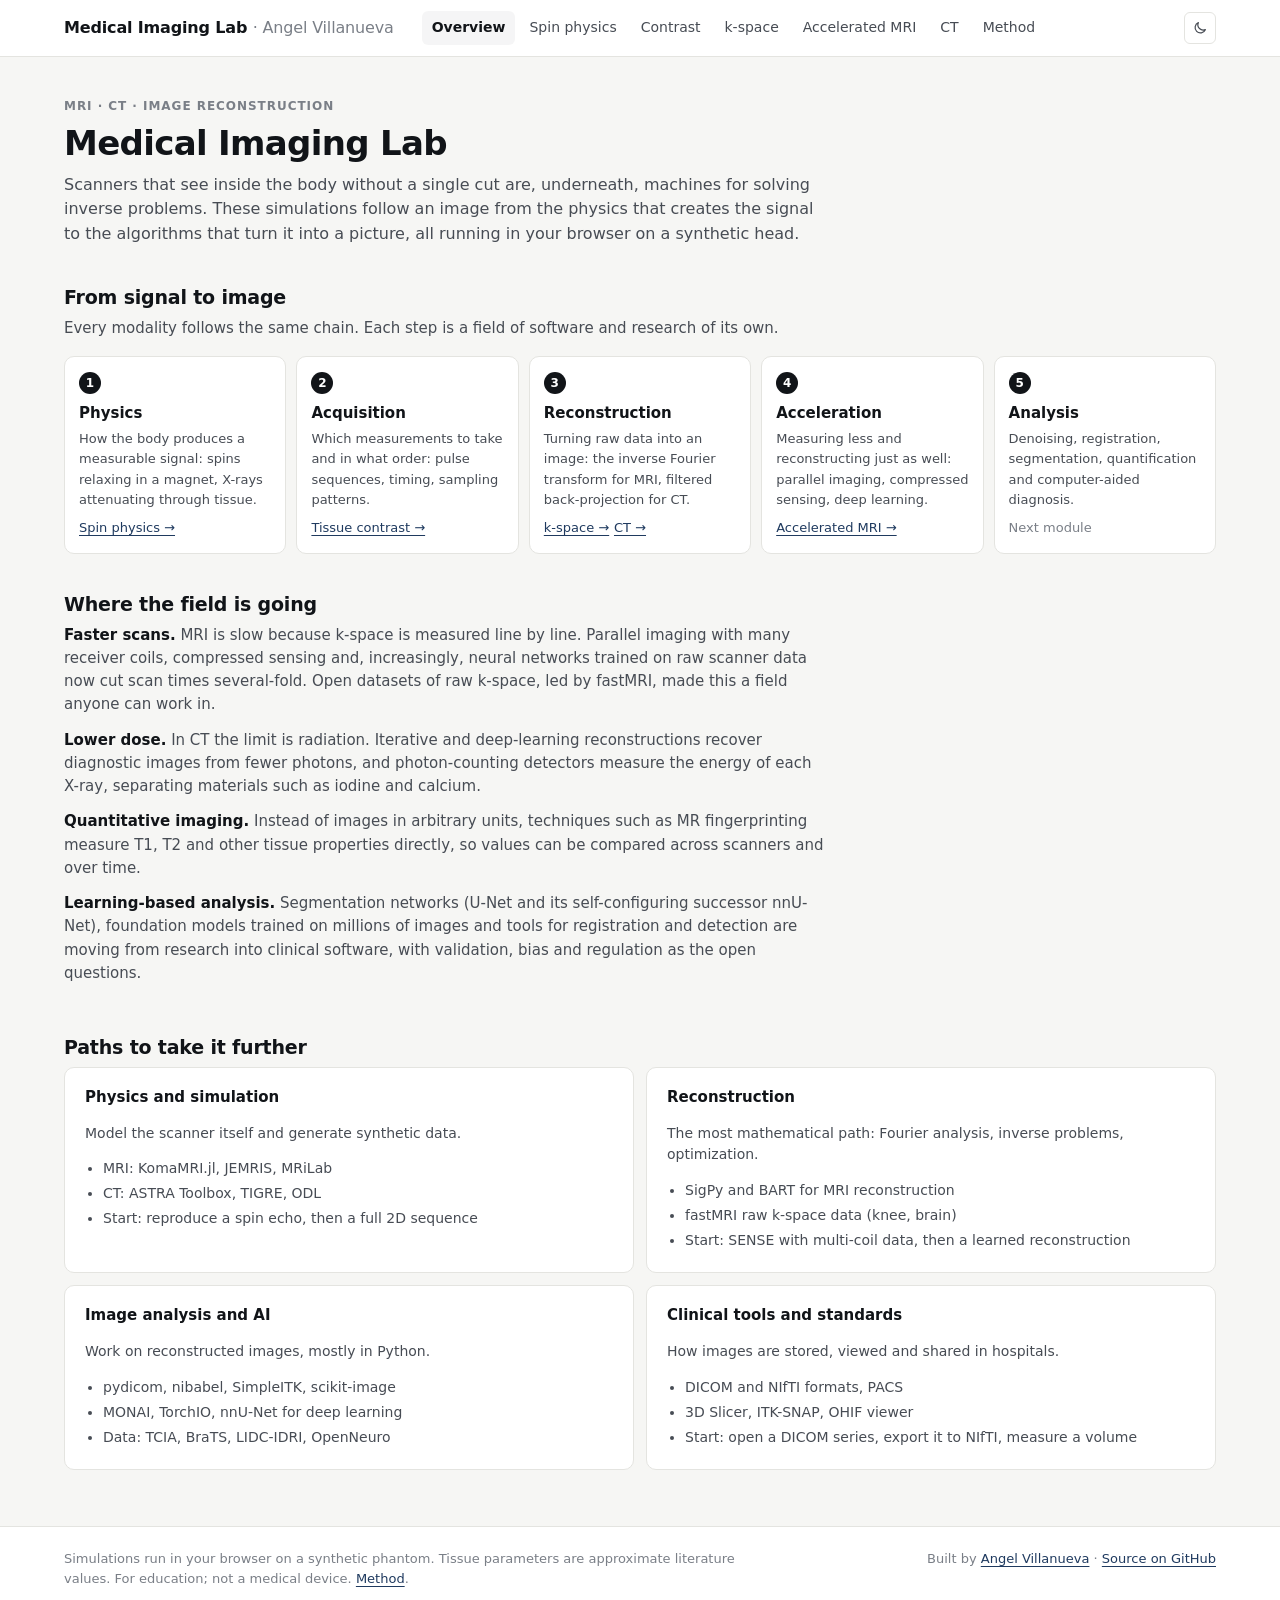
==== index.html @ af05a772 "Add the overview with a guide to the field, and the method page Co-Authored-By: Claude Opus 5.5 <nor" ====
<!doctype html>
<html lang="en" data-root=".">
<head>
  <meta charset="utf-8">
  <meta name="viewport" content="width=device-width, initial-scale=1">
  <title>Medical Imaging Lab</title>
  <meta name="description" content="Interactive simulations of how MRI and CT images are made: spin physics, tissue contrast, k-space, compressed sensing and CT reconstruction, with a guide to the software of medical imaging.">
  <link rel="icon" href="data:image/svg+xml,%3Csvg xmlns='http://www.w3.org/2000/svg' viewBox='0 0 64 64'%3E%3Crect width='64' height='64' rx='12' fill='%231f3a5f'/%3E%3Ccircle cx='32' cy='32' r='15' fill='none' stroke='white' stroke-width='4'/%3E%3Cpath d='M32 12v40M12 32h40' stroke='white' stroke-width='3'/%3E%3C/svg%3E">
  <link rel="stylesheet" href="assets/theme.css">
  <style>
    .pipeline { display: grid; grid-template-columns: repeat(5, minmax(0, 1fr)); gap: 10px; counter-reset: step; }
    .pipeline > div { background: var(--surface); border: 1px solid var(--line); border-radius: 10px; padding: 14px; position: relative; }
    .pipeline > div::before { counter-increment: step; content: counter(step); display: inline-grid; place-items: center; width: 22px; height: 22px; border-radius: 50%; background: var(--ink); color: var(--surface); font-size: 12px; font-weight: 600; margin-bottom: 8px; }
    .pipeline strong { display: block; margin-bottom: 4px; }
    .pipeline span { font-size: 13px; color: var(--ink-2); display: block; }
    .pipeline a { font-size: 13px; display: inline-block; margin-top: 8px; }
    @media (max-width: 900px) { .pipeline { grid-template-columns: 1fr 1fr; } }
    @media (max-width: 520px) { .pipeline { grid-template-columns: 1fr; } }
    .paths { display: grid; grid-template-columns: repeat(2, minmax(0, 1fr)); gap: 12px; }
    @media (max-width: 760px) { .paths { grid-template-columns: 1fr; } }
    .paths .card { margin: 0; }
    .paths .card + .card { margin: 0; }
    .paths h3 { text-transform: none; letter-spacing: 0; font-size: 15px; color: var(--ink); margin: 0 0 6px; }
    .paths p, .paths li { font-size: 14px; color: var(--ink-2); }
    .paths ul { margin: 6px 0 0; padding-left: 18px; }
    .paths li { margin: 3px 0; }
  </style>
</head>
<body>
  <main>
    <div class="wrap">
      <header class="page-head">
        <p class="eyebrow">MRI · CT · Image reconstruction</p>
        <h1>Medical Imaging Lab</h1>
        <p class="lede">Scanners that see inside the body without a single cut are, underneath, machines for solving inverse problems. These simulations follow an image from the physics that creates the signal to the algorithms that turn it into a picture, all running in your browser on a synthetic head.</p>
      </header>

      <section class="block">
        <h2>From signal to image</h2>
        <p class="sub">Every modality follows the same chain. Each step is a field of software and research of its own.</p>
        <div class="pipeline">
          <div><strong>Physics</strong><span>How the body produces a measurable signal: spins relaxing in a magnet, X-rays attenuating through tissue.</span><a href="spin-physics/">Spin physics →</a></div>
          <div><strong>Acquisition</strong><span>Which measurements to take and in what order: pulse sequences, timing, sampling patterns.</span><a href="contrast/">Tissue contrast →</a></div>
          <div><strong>Reconstruction</strong><span>Turning raw data into an image: the inverse Fourier transform for MRI, filtered back-projection for CT.</span><a href="k-space/">k-space →</a> <a href="ct/">CT →</a></div>
          <div><strong>Acceleration</strong><span>Measuring less and reconstructing just as well: parallel imaging, compressed sensing, deep learning.</span><a href="accelerated-mri/">Accelerated MRI →</a></div>
          <div><strong>Analysis</strong><span>Denoising, registration, segmentation, quantification and computer-aided diagnosis.</span><span style="margin-top:8px;color:var(--muted)">Next module</span></div>
        </div>
      </section>

      <section class="block">
        <h2>Where the field is going</h2>
        <div class="prose">
          <p><strong>Faster scans.</strong> MRI is slow because k-space is measured line by line. Parallel imaging with many receiver coils, compressed sensing and, increasingly, neural networks trained on raw scanner data now cut scan times several-fold. Open datasets of raw k-space, led by fastMRI, made this a field anyone can work in.</p>
          <p><strong>Lower dose.</strong> In CT the limit is radiation. Iterative and deep-learning reconstructions recover diagnostic images from fewer photons, and photon-counting detectors measure the energy of each X-ray, separating materials such as iodine and calcium.</p>
          <p><strong>Quantitative imaging.</strong> Instead of images in arbitrary units, techniques such as MR fingerprinting measure T1, T2 and other tissue properties directly, so values can be compared across scanners and over time.</p>
          <p><strong>Learning-based analysis.</strong> Segmentation networks (U-Net and its self-configuring successor nnU-Net), foundation models trained on millions of images and tools for registration and detection are moving from research into clinical software, with validation, bias and regulation as the open questions.</p>
        </div>
      </section>

      <section class="block">
        <h2>Paths to take it further</h2>
        <div class="paths">
          <div class="card"><h3>Physics and simulation</h3><p>Model the scanner itself and generate synthetic data.</p><ul><li>MRI: KomaMRI.jl, JEMRIS, MRiLab</li><li>CT: ASTRA Toolbox, TIGRE, ODL</li><li>Start: reproduce a spin echo, then a full 2D sequence</li></ul></div>
          <div class="card"><h3>Reconstruction</h3><p>The most mathematical path: Fourier analysis, inverse problems, optimization.</p><ul><li>SigPy and BART for MRI reconstruction</li><li>fastMRI raw k-space data (knee, brain)</li><li>Start: SENSE with multi-coil data, then a learned reconstruction</li></ul></div>
          <div class="card"><h3>Image analysis and AI</h3><p>Work on reconstructed images, mostly in Python.</p><ul><li>pydicom, nibabel, SimpleITK, scikit-image</li><li>MONAI, TorchIO, nnU-Net for deep learning</li><li>Data: TCIA, BraTS, LIDC-IDRI, OpenNeuro</li></ul></div>
          <div class="card"><h3>Clinical tools and standards</h3><p>How images are stored, viewed and shared in hospitals.</p><ul><li>DICOM and NIfTI formats, PACS</li><li>3D Slicer, ITK-SNAP, OHIF viewer</li><li>Start: open a DICOM series, export it to NIfTI, measure a volume</li></ul></div>
        </div>
      </section>
    </div>
  </main>
  <script src="assets/vendor/d3.v7.9.0.min.js"></script>
  <script src="assets/core.js"></script>
  <script>MH.shell("home");</script>
</body>
</html>
---- assets/theme.css ----
/* Medical Imaging Lab — shared styles (same system as the other projects) */

:root {
  color-scheme: light;
  --bg: #f6f6f4;
  --surface: #ffffff;
  --ink: #111418;
  --ink-2: #474c54;
  --muted: #7a7f87;
  --line: #e4e4e0;
  --line-2: #cfcfc9;
  --accent: #1f3a5f;
  --accent-ink: #ffffff;
  --hover: rgba(17, 20, 24, 0.04);

  /* Returns: blue for gains, red for losses, three steps per side */
  --pos-1: #dbe8f8; --pos-2: #9ec5f4; --pos-3: #2a78d6;
  --neg-1: #f9dedb; --neg-2: #f0a59d; --neg-3: #d03b3b;
  --pos-ink: #1c5cab; --neg-ink: #b42f2f;
  --on-strong: #ffffff;
  --recession: rgba(17, 20, 24, 0.06);

  /* Categorical series, fixed order */
  --s1: #2a78d6; --s2: #eb6834; --s3: #1baf7a; --s4: #eda100;
  --s5: #e87ba4; --s6: #008300; --s7: #6250d6; --s8: #e34948;

  --sans: system-ui, -apple-system, "Segoe UI", Roboto, "Helvetica Neue", Arial, sans-serif;
}

@media (prefers-color-scheme: dark) {
  :root:not([data-theme="light"]) {
    color-scheme: dark;
    --bg: #0f1012;
    --surface: #17181b;
    --ink: #eeeeea;
    --ink-2: #c1c1ba;
    --muted: #8d8d87;
    --line: #2a2b2f;
    --line-2: #3a3b40;
    --accent: #8db4e8;
    --accent-ink: #0d1726;
    --hover: rgba(255, 255, 255, 0.05);
    --pos-1: #1d2d42; --pos-2: #255592; --pos-3: #3987e5;
    --neg-1: #3a2021; --neg-2: #8a3533; --neg-3: #e66767;
    --pos-ink: #7fb0ec; --neg-ink: #ee8a88;
    --on-strong: #0f1012;
    --recession: rgba(255, 255, 255, 0.06);
    --s1: #3987e5; --s2: #d95926; --s3: #199e70; --s4: #c98500;
    --s5: #d55181; --s6: #008300; --s7: #9085e9; --s8: #e66767;
  }
}
:root[data-theme="dark"] {
  color-scheme: dark;
  --bg: #0f1012;
  --surface: #17181b;
  --ink: #eeeeea;
  --ink-2: #c1c1ba;
  --muted: #8d8d87;
  --line: #2a2b2f;
  --line-2: #3a3b40;
  --accent: #8db4e8;
  --accent-ink: #0d1726;
  --hover: rgba(255, 255, 255, 0.05);
  --pos-1: #1d2d42; --pos-2: #255592; --pos-3: #3987e5;
  --neg-1: #3a2021; --neg-2: #8a3533; --neg-3: #e66767;
  --pos-ink: #7fb0ec; --neg-ink: #ee8a88;
  --on-strong: #0f1012;
  --recession: rgba(255, 255, 255, 0.06);
  --s1: #3987e5; --s2: #d95926; --s3: #199e70; --s4: #c98500;
  --s5: #d55181; --s6: #008300; --s7: #9085e9; --s8: #e66767;
}

* { box-sizing: border-box; }
html { -webkit-text-size-adjust: 100%; }
body {
  margin: 0;
  background: var(--bg);
  color: var(--ink);
  font: 15px/1.55 var(--sans);
  -webkit-font-smoothing: antialiased;
}
a { color: var(--accent); text-underline-offset: 3px; }
:focus-visible { outline: 2px solid var(--accent); outline-offset: 2px; border-radius: 3px; }
.wrap { max-width: 1200px; margin: 0 auto; padding: 0 24px; }
.num, table { font-variant-numeric: tabular-nums; }
.pos { color: var(--pos-ink); }
.neg { color: var(--neg-ink); }
.muted { color: var(--muted); }

/* ---------- header ---------- */
.topbar { background: var(--surface); border-bottom: 1px solid var(--line); }
.topbar-inner { display: flex; align-items: center; gap: 28px; height: 56px; }
.brand { color: var(--ink); text-decoration: none; font-weight: 650; letter-spacing: -0.01em; font-size: 16px; white-space: nowrap; }
.brand span { color: var(--muted); font-weight: 400; }
.nav { display: flex; gap: 4px; margin: 0 auto 0 0; padding: 0; list-style: none; overflow-x: auto; scrollbar-width: none; min-width: 0; }
.nav a {
  display: block; padding: 6px 10px; border-radius: 6px;
  color: var(--ink-2); text-decoration: none; font-size: 14px; white-space: nowrap;
}
.nav a:hover { background: var(--hover); color: var(--ink); }
.nav a[aria-current="page"] { color: var(--ink); font-weight: 600; background: var(--hover); }
.theme-toggle {
  flex-shrink: 0; width: 32px; height: 32px; border-radius: 6px; cursor: pointer;
  border: 1px solid var(--line); background: transparent; color: var(--ink-2);
  display: grid; place-items: center;
}
.theme-toggle svg { width: 16px; height: 16px; }

/* ---------- page head ---------- */
.page-head { padding: 40px 0 8px; }
.eyebrow { font-size: 12px; font-weight: 600; letter-spacing: 0.08em; text-transform: uppercase; color: var(--muted); margin: 0 0 8px; }
h1 { font-size: clamp(26px, 3.4vw, 34px); line-height: 1.15; font-weight: 650; letter-spacing: -0.02em; margin: 0 0 10px; }
.lede { max-width: 760px; color: var(--ink-2); font-size: 16px; margin: 0; }
.updated { color: var(--muted); font-size: 13px; margin-top: 12px; }

section.block { padding: 28px 0 8px; }
h2 { font-size: 19px; font-weight: 650; letter-spacing: -0.01em; margin: 0 0 4px; }
.sub { color: var(--ink-2); margin: 0 0 16px; max-width: 820px; }
h3 { font-size: 13px; font-weight: 600; letter-spacing: 0.06em; text-transform: uppercase; color: var(--muted); margin: 0 0 10px; }

.card {
  background: var(--surface); border: 1px solid var(--line); border-radius: 10px;
  padding: 18px 20px;
}
.card + .card { margin-top: 16px; }
.grid-2 { display: grid; grid-template-columns: 1fr 1fr; gap: 16px; }
.grid-3 { display: grid; grid-template-columns: repeat(3, 1fr); gap: 16px; }
.note { color: var(--muted); font-size: 13px; margin: 10px 0 0; }

/* ---------- controls ---------- */
.controls { display: flex; flex-wrap: wrap; align-items: center; gap: 10px 18px; margin: 0 0 14px; }
.control { display: flex; align-items: center; gap: 8px; font-size: 13px; color: var(--ink-2); }
.seg { display: inline-flex; border: 1px solid var(--line-2); border-radius: 7px; overflow: hidden; flex-wrap: wrap; }
.seg button {
  font: 500 13px var(--sans); padding: 5px 11px; border: 0; cursor: pointer;
  background: var(--surface); color: var(--ink-2); border-right: 1px solid var(--line);
}
.seg button:last-child { border-right: 0; }
.seg button:hover { background: var(--hover); }
.seg button[aria-pressed="true"] { background: var(--ink); color: var(--surface); }
select {
  font: 500 13px var(--sans); color: var(--ink); background: var(--surface);
  border: 1px solid var(--line-2); border-radius: 7px; padding: 5px 28px 5px 10px;
  appearance: none; cursor: pointer;
  background-image: linear-gradient(45deg, transparent 50%, var(--muted) 50%), linear-gradient(135deg, var(--muted) 50%, transparent 50%);
  background-position: calc(100% - 14px) 50%, calc(100% - 10px) 50%;
  background-size: 4px 4px; background-repeat: no-repeat;
}
.chips { display: flex; flex-wrap: wrap; gap: 6px; }
.chip {
  display: inline-flex; align-items: center; gap: 7px; cursor: pointer;
  font: 500 13px var(--sans); padding: 4px 10px; border-radius: 99px;
  border: 1px solid var(--line-2); background: var(--surface); color: var(--muted);
}
.chip i { width: 12px; height: 2px; border-radius: 1px; background: var(--line-2); }
.chip[aria-pressed="true"] { color: var(--ink); border-color: var(--ink-2); }
.chip:disabled { opacity: 0.4; cursor: not-allowed; }

/* ---------- stat tiles ---------- */
.tiles { display: grid; grid-template-columns: repeat(auto-fill, minmax(170px, 1fr)); gap: 12px; }
.tile { background: var(--surface); border: 1px solid var(--line); border-radius: 10px; padding: 14px 16px; }
.tile .label { font-size: 13px; color: var(--ink-2); margin: 0 0 6px; }
.tile .value { font-size: 22px; font-weight: 600; letter-spacing: -0.01em; }
.tile .delta { font-size: 13px; margin-top: 2px; }
.tile .delta span { color: var(--muted); }

/* ---------- tables ---------- */
.table-scroll { overflow-x: auto; -webkit-overflow-scrolling: touch; }
table.data { border-collapse: collapse; width: 100%; font-size: 13.5px; }
table.data th, table.data td { padding: 7px 10px; text-align: right; white-space: nowrap; border-bottom: 1px solid var(--line); }
table.data th:first-child, table.data td:first-child { text-align: left; }
table.data thead th { font-weight: 600; color: var(--muted); font-size: 12px; border-bottom: 1px solid var(--line-2); vertical-align: bottom; }
table.data thead th[data-sort] { cursor: pointer; user-select: none; }
table.data thead th[aria-sort="descending"]::after { content: " ↓"; }
table.data thead th[aria-sort="ascending"]::after { content: " ↑"; }
table.data tbody tr:hover { background: var(--hover); }
table.data tr.group-row td { background: var(--bg); font-size: 12px; font-weight: 600; color: var(--muted); letter-spacing: 0.04em; text-transform: uppercase; padding-top: 14px; }
.name-cell small { display: block; color: var(--muted); font-size: 12px; }

/* heatmap of returns */
table.heat { border-collapse: separate; border-spacing: 2px; font-size: 12px; }
table.heat th, table.heat td { padding: 0; height: 26px; min-width: 52px; text-align: center; white-space: nowrap; }
table.heat thead th { font-weight: 600; color: var(--muted); font-size: 11.5px; padding: 0 4px 4px; vertical-align: bottom; line-height: 1.2; white-space: normal; max-width: 72px; }
table.heat tbody th {
  position: sticky; left: 0; z-index: 1; background: var(--surface);
  text-align: left; font-weight: 600; padding: 0 10px 0 2px; min-width: 44px;
}
table.heat td { border-radius: 3px; cursor: default; }
table.heat td.empty { background: transparent; }
table.heat td:hover { outline: 1.5px solid var(--ink); outline-offset: -1px; }
table.heat tfoot th, table.heat tfoot td { font-size: 11.5px; color: var(--ink-2); padding-top: 6px; }
table.heat tfoot th { position: sticky; left: 0; background: var(--surface); text-align: left; }
.r-n3 { background: var(--neg-3); color: var(--on-strong); }
.r-n2 { background: var(--neg-2); color: var(--ink); }
.r-n1 { background: var(--neg-1); color: var(--ink); }
.r-p1 { background: var(--pos-1); color: var(--ink); }
.r-p2 { background: var(--pos-2); color: var(--ink); }
.r-p3 { background: var(--pos-3); color: var(--on-strong); }
.ytd-mark { font-weight: 400; color: var(--muted); }

.legend { display: flex; flex-wrap: wrap; align-items: center; gap: 4px 14px; font-size: 12px; color: var(--ink-2); margin: 12px 0 0; }
.legend .key { display: inline-flex; align-items: center; gap: 6px; }
.legend .sw { width: 14px; height: 10px; border-radius: 2px; display: inline-block; }
.legend .ln { width: 14px; height: 2px; border-radius: 1px; display: inline-block; }

/* ---------- charts ---------- */
.chart { position: relative; width: 100%; }
.chart svg { display: block; width: 100%; height: auto; overflow: visible; }
.chart text { font: 11px var(--sans); fill: var(--muted); font-variant-numeric: tabular-nums; }
.chart .grid line { stroke: var(--line); }
.chart .axis path { display: none; }
.chart .axis line { stroke: var(--line-2); }
.chart .baseline { stroke: var(--line-2); }
.chart .annot text { fill: var(--ink-2); font-size: 11px; }
.chart .annot line { stroke: var(--line-2); }
.chart .crosshair { stroke: var(--ink-2); stroke-width: 1; pointer-events: none; }
.tooltip {
  position: fixed; z-index: 50; pointer-events: none; min-width: 140px; max-width: 280px;
  background: var(--surface); color: var(--ink); border: 1px solid var(--line-2); border-radius: 8px;
  padding: 8px 10px; font-size: 12.5px; box-shadow: 0 6px 20px rgba(0, 0, 0, 0.12);
  font-variant-numeric: tabular-nums; opacity: 0; transition: opacity 0.08s;
}
.tooltip.show { opacity: 1; }
.tooltip .tt-title { color: var(--muted); font-size: 12px; margin-bottom: 4px; }
.tooltip .tt-row { display: flex; align-items: center; gap: 8px; }
.tooltip .tt-row i { width: 10px; height: 2px; border-radius: 1px; flex-shrink: 0; }
.tooltip .tt-row b { font-weight: 600; min-width: 56px; }
.tooltip .tt-row span { color: var(--ink-2); }

/* ---------- prose ---------- */
.prose { max-width: 760px; color: var(--ink-2); }
.prose p { margin: 0 0 12px; }
.prose strong { color: var(--ink); font-weight: 600; }
.links-grid { display: grid; grid-template-columns: repeat(auto-fill, minmax(260px, 1fr)); gap: 12px; }
.link-card { display: block; text-decoration: none; color: inherit; background: var(--surface); border: 1px solid var(--line); border-radius: 10px; padding: 16px 18px; }
.link-card:hover { border-color: var(--line-2); background: var(--hover); }
.link-card strong { display: block; color: var(--ink); font-weight: 600; margin-bottom: 4px; }
.link-card span { color: var(--ink-2); font-size: 14px; }

/* ---------- footer ---------- */
.footer { margin-top: 48px; border-top: 1px solid var(--line); background: var(--surface); }
.footer .wrap { padding-top: 22px; padding-bottom: 32px; color: var(--muted); font-size: 13px; display: flex; flex-wrap: wrap; gap: 8px 24px; justify-content: space-between; }
.footer p { margin: 0; max-width: 720px; }

@media (max-width: 860px) {
  .grid-2, .grid-3 { grid-template-columns: 1fr; }
}
@media (max-width: 640px) {
  .wrap { padding: 0 16px; }
  .topbar-inner { gap: 12px; }
  .brand span { display: none; }
  .page-head { padding-top: 28px; }
  .card { padding: 14px; }
}
@media (forced-colors: active) {
  table.heat td { border: 1px solid CanvasText; }
}

/* keep the row name visible while a wide table scrolls */
.table-scroll table.data th:first-child, .table-scroll table.data td:first-child { position: sticky; left: 0; background: var(--surface); z-index: 1; }
.table-scroll table.data tr.group-row td { background: var(--bg); }
.control { min-width: 0; max-width: 100%; }
.control select { min-width: 0; max-width: 100%; text-overflow: ellipsis; }
.grid-2 > *, .grid-3 > *, .multiples > * { min-width: 0; }

/* population pyramids: neutral tones, so sexes never look like a continent */
:root { --sex-m: #4f6478; --sex-f: #9fb0c2; }
@media (prefers-color-scheme: dark) { :root:not([data-theme="light"]) { --sex-m: #8ea3b8; --sex-f: #4c5d6e; } }
:root[data-theme="dark"] { --sex-m: #8ea3b8; --sex-f: #4c5d6e; }

/* ================= imaging ================= */
.img-grid { display: grid; grid-template-columns: repeat(auto-fill, minmax(230px, 1fr)); gap: 14px; }
.img-view { min-width: 0; }
.img-title { font-size: 13px; font-weight: 600; color: var(--ink); margin: 0 0 6px; }
.img-note { font-size: 12px; color: var(--muted); margin-top: 6px; line-height: 1.4; }
.img-box { position: relative; background: #000; border-radius: 6px; overflow: hidden; aspect-ratio: 1; }
.img-box canvas { display: block; width: 100%; height: 100%; image-rendering: auto; cursor: crosshair; }
.img-readout {
  position: absolute; left: 6px; bottom: 6px; padding: 2px 6px; border-radius: 4px;
  background: rgba(0, 0, 0, 0.65); color: #fff; font: 11px ui-monospace, SFMono-Regular, Menlo, monospace;
  pointer-events: none; opacity: 0; transition: opacity 0.1s;
}
.panel-grid { display: grid; grid-template-columns: 320px minmax(0, 1fr); gap: 16px; align-items: start; }
@media (max-width: 900px) { .panel-grid { grid-template-columns: 1fr; } }
.slider { margin: 0 0 12px; }
.slider-head { display: flex; justify-content: space-between; gap: 8px; }
.slider-head b { color: var(--ink); font-weight: 600; font-variant-numeric: tabular-nums; }
.slider input[type="range"] { width: 100%; accent-color: var(--accent); margin: 4px 0 0; }
.ctrl-group + .ctrl-group { margin-top: 16px; padding-top: 14px; border-top: 1px solid var(--line); }
.ctrl-group h3 { margin-bottom: 10px; }
.formula { font: 13px ui-monospace, SFMono-Regular, Menlo, monospace; color: var(--ink-2); background: var(--bg); border-radius: 6px; padding: 8px 10px; overflow-x: auto; }
.btn { font: 600 14px var(--sans); padding: 8px 16px; border-radius: 8px; cursor: pointer; border: 1px solid var(--ink); background: var(--ink); color: var(--surface); text-decoration: none; display: inline-flex; align-items: center; }
.btn.secondary { background: transparent; color: var(--ink); border-color: var(--line-2); }
.btn:disabled { opacity: 0.5; cursor: progress; }
.status { color: var(--muted); font-size: 13px; }
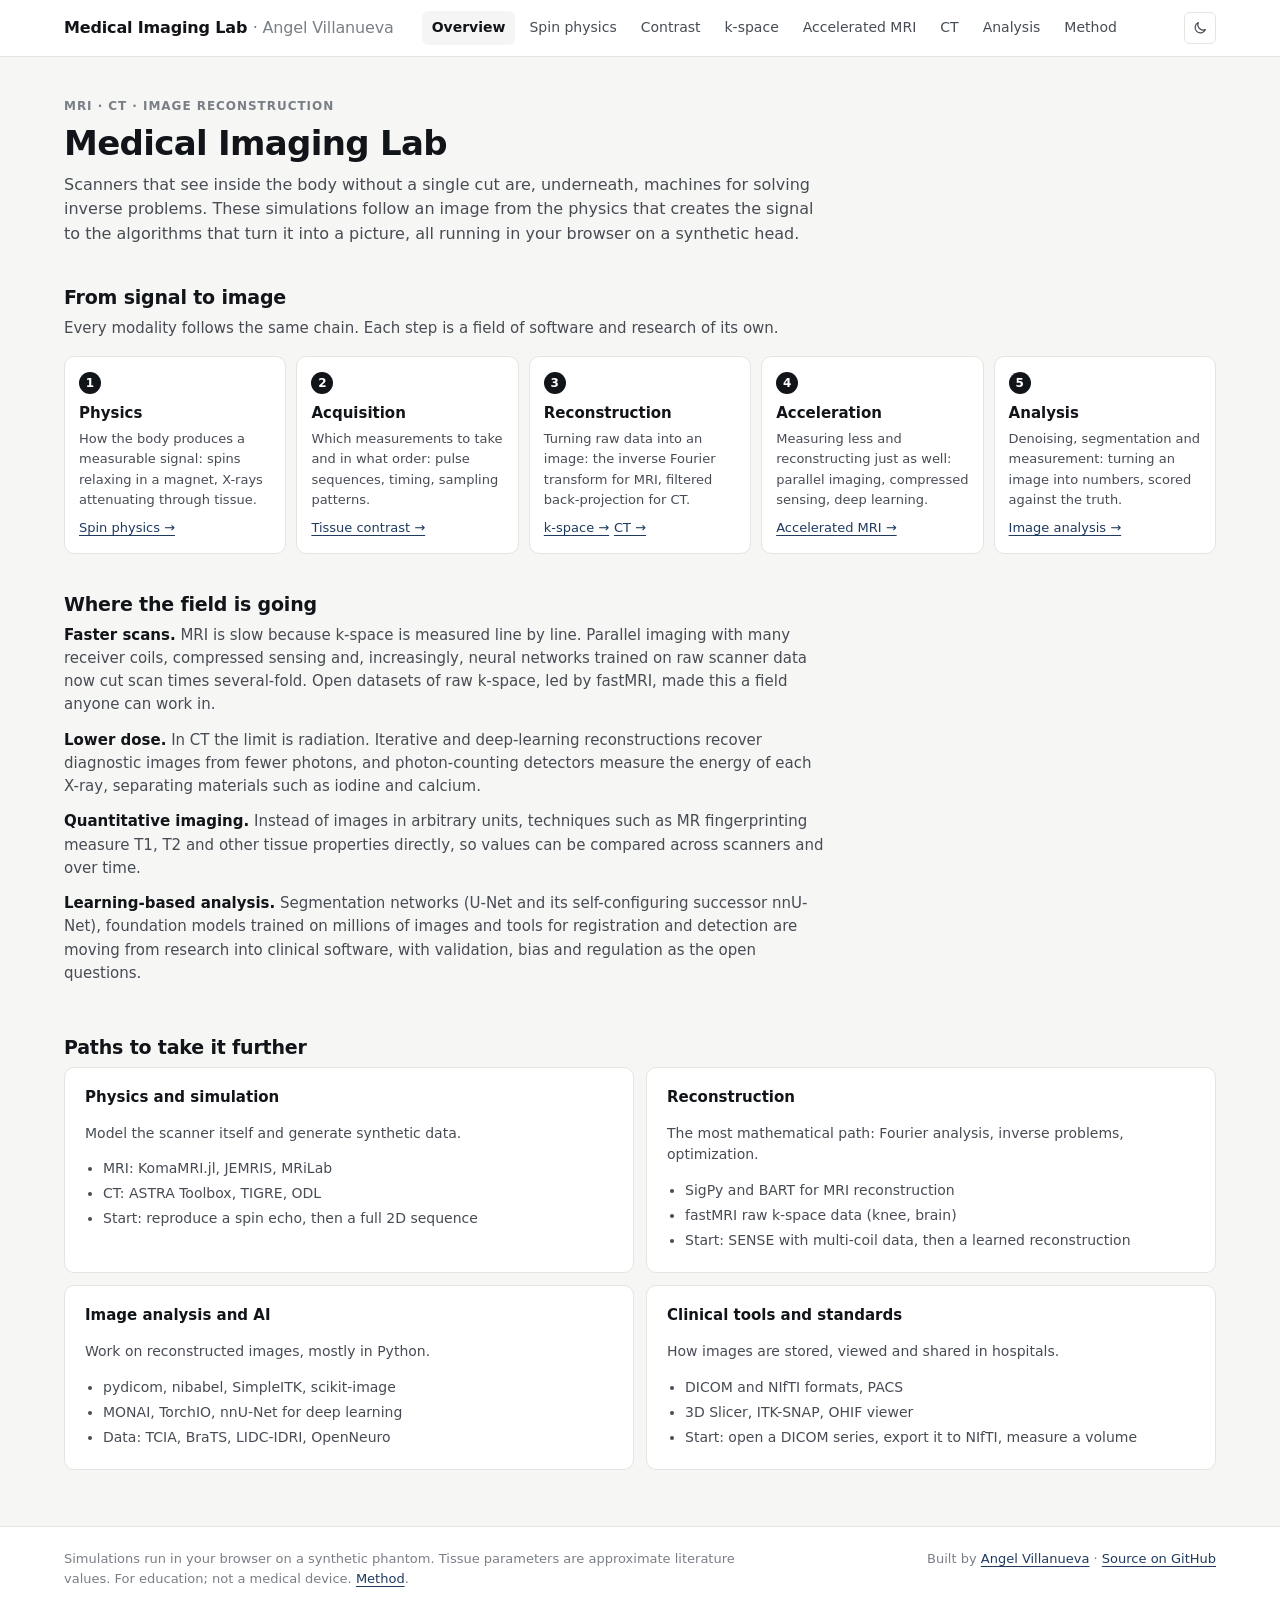
==== commit cefd1a98: "Add the image analysis module Noisy T1, T2 and FLAIR images, Gaussian or median denoising, an Otsu h" ====
--- a/index.html
+++ b/index.html
@@ -43,7 +43,7 @@
           <div><strong>Acquisition</strong><span>Which measurements to take and in what order: pulse sequences, timing, sampling patterns.</span><a href="contrast/">Tissue contrast →</a></div>
           <div><strong>Reconstruction</strong><span>Turning raw data into an image: the inverse Fourier transform for MRI, filtered back-projection for CT.</span><a href="k-space/">k-space →</a> <a href="ct/">CT →</a></div>
           <div><strong>Acceleration</strong><span>Measuring less and reconstructing just as well: parallel imaging, compressed sensing, deep learning.</span><a href="accelerated-mri/">Accelerated MRI →</a></div>
-          <div><strong>Analysis</strong><span>Denoising, registration, segmentation, quantification and computer-aided diagnosis.</span><span style="margin-top:8px;color:var(--muted)">Next module</span></div>
+          <div><strong>Analysis</strong><span>Denoising, segmentation and measurement: turning an image into numbers, scored against the truth.</span><a href="analysis/">Image analysis →</a></div>
         </div>
       </section>
 
